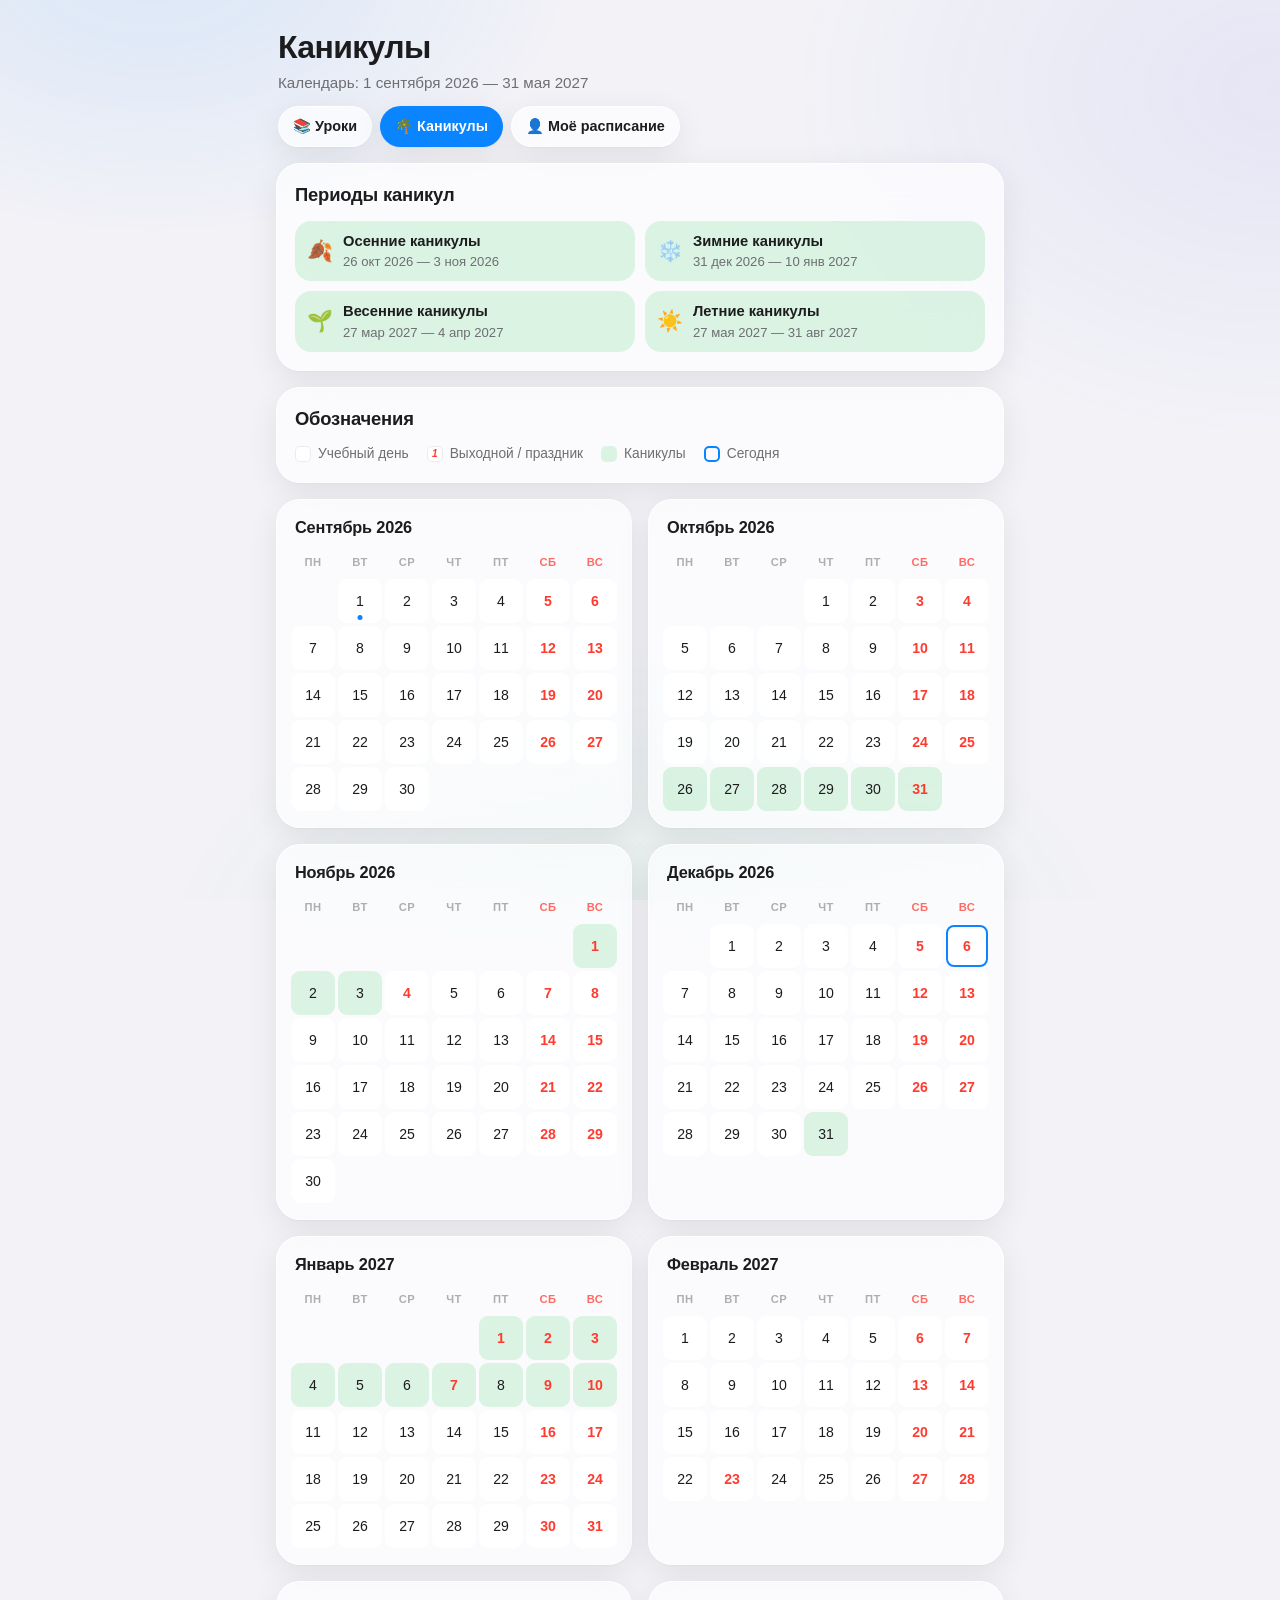
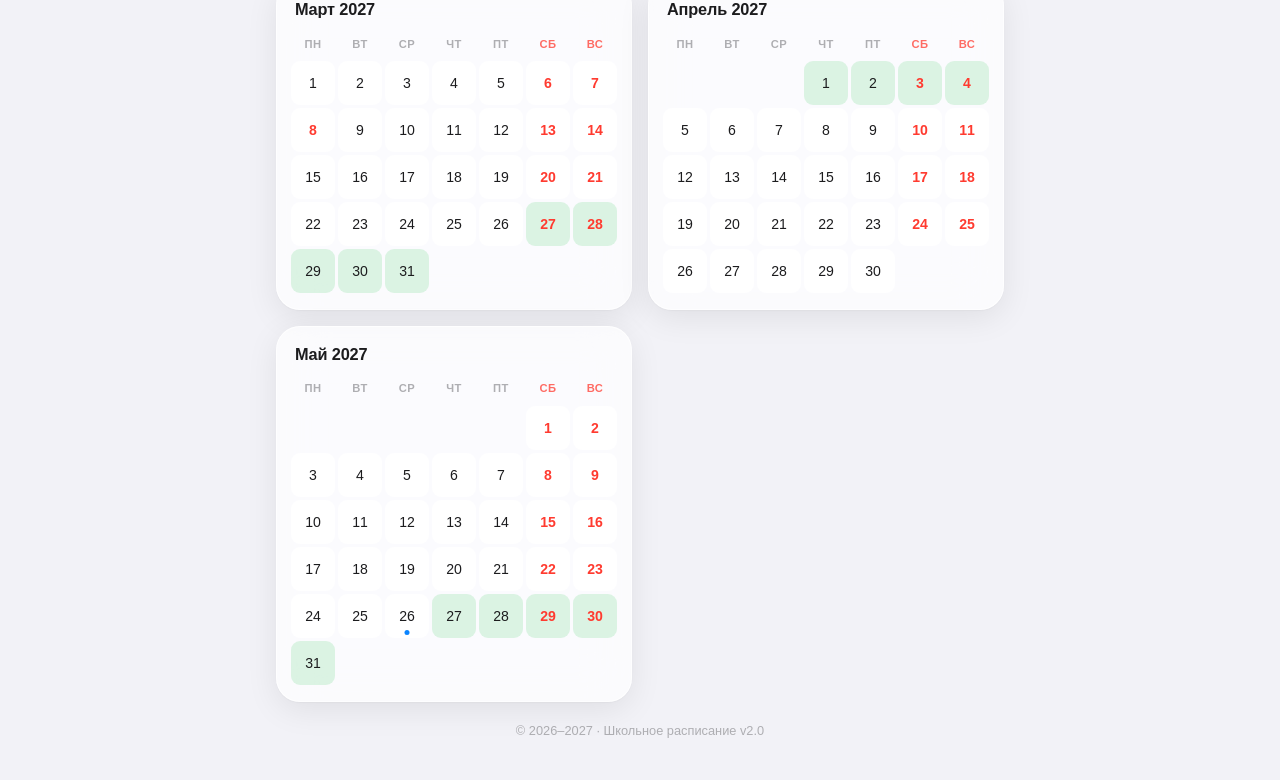
==== holidays.html @ 216bfa1f "feat: initial commit Домашка без слёз" ====
<!DOCTYPE html>
<html lang="ru">
<head>
    <meta charset="utf-8">
    <title>🌴 Каникулы · учебный год 2026/2027</title>
    <meta name="viewport" content="width=device-width, initial-scale=1.0">
    <meta name="theme-color" content="#F2F2F7" media="(prefers-color-scheme: light)">
    <meta name="theme-color" content="#000000" media="(prefers-color-scheme: dark)">
    <link rel="stylesheet" href="css/style.css">
</head>
<body>
    <div class="page">
        <div class="topbar">
            <div class="title-block">
                <h1>Каникулы</h1>
                <p class="subtitle">Календарь: 1 сентября 2026 — 31 мая 2027</p>
            </div>
            <nav class="nav">
                <a href="index.html">📚 Уроки</a>
                <a href="holidays.html" class="current">🌴 Каникулы</a>
                <a href="student.html">👤 Моё расписание</a>
            </nav>
        </div>

        <div class="card">
            <h2>Периоды каникул</h2>
            <div class="vac-summary" id="vac-summary"></div>
        </div>

        <div class="card">
            <h2>Обозначения</h2>
            <div class="legend">
                <span><i class="li-school"></i> Учебный день</span>
                <span><i class="li-off"></i> Выходной / праздник</span>
                <span><i class="li-vac"></i> Каникулы</span>
                <span><i class="li-today"></i> Сегодня</span>
            </div>
        </div>

        <div class="months-grid" id="months"></div>

        <footer>© 2026–2027 · Школьное расписание v2.0</footer>
    </div>

    <script src="js/data.js"></script>
    <script src="js/calendar.js"></script>
</body>
</html>
---- css/style.css ----
/* ============================================================
   Школьное расписание · v2.0
   Дизайн-система в стиле iOS 26 (Liquid Glass)
   ============================================================ */

:root {
  --bg: #F2F2F7;
  --bg-grad-a: rgba(10, 132, 255, 0.10);
  --bg-grad-b: rgba(94, 92, 230, 0.08);
  --bg-grad-c: rgba(52, 199, 89, 0.07);

  --glass: rgba(255, 255, 255, 0.68);
  --glass-strong: rgba(255, 255, 255, 0.85);
  --glass-border: rgba(255, 255, 255, 0.75);
  --shadow: 0 8px 32px rgba(0, 0, 0, 0.08), 0 1px 2px rgba(0, 0, 0, 0.04);

  --text: #1C1C1E;
  --text-2: #6E6E73;
  --text-3: #AEAEB2;
  --separator: rgba(60, 60, 67, 0.10);

  --accent: #0A84FF;
  --accent-soft: rgba(10, 132, 255, 0.12);
  --red: #FF3B30;
  --red-soft: rgba(255, 59, 48, 0.10);
  --green: #34C759;
  --green-soft: rgba(52, 199, 89, 0.16);
  --orange: #FF9500;
  --orange-soft: rgba(255, 149, 0, 0.12);
  --purple: #AF52DE;
  --purple-soft: rgba(175, 82, 222, 0.12);

  --seg-bg: rgba(120, 120, 128, 0.14);
  --seg-thumb: #FFFFFF;

  --radius-l: 24px;
  --radius-m: 16px;
  --radius-s: 10px;
}

@media (prefers-color-scheme: dark) {
  :root {
    --bg: #000000;
    --bg-grad-a: rgba(10, 132, 255, 0.14);
    --bg-grad-b: rgba(94, 92, 230, 0.12);
    --bg-grad-c: rgba(48, 209, 88, 0.08);

    --glass: rgba(28, 28, 30, 0.66);
    --glass-strong: rgba(44, 44, 46, 0.85);
    --glass-border: rgba(255, 255, 255, 0.10);
    --shadow: 0 8px 32px rgba(0, 0, 0, 0.45);

    --text: #F2F2F7;
    --text-2: #98989F;
    --text-3: #636366;
    --separator: rgba(84, 84, 88, 0.48);

    --accent-soft: rgba(10, 132, 255, 0.22);
    --red: #FF453A;
    --red-soft: rgba(255, 69, 58, 0.18);
    --green: #30D158;
    --green-soft: rgba(48, 209, 88, 0.20);
    --orange-soft: rgba(255, 159, 10, 0.18);
    --purple-soft: rgba(191, 90, 242, 0.20);

    --seg-bg: rgba(118, 118, 128, 0.24);
    --seg-thumb: #636366;
  }
}

* { box-sizing: border-box; }

html { -webkit-text-size-adjust: 100%; }

body {
  margin: 0;
  font-family: -apple-system, BlinkMacSystemFont, "SF Pro Text", "SF Pro Display",
               Inter, "Segoe UI", Roboto, "Helvetica Neue", Arial, sans-serif;
  background: var(--bg);
  color: var(--text);
  line-height: 1.45;
  min-height: 100vh;
  -webkit-font-smoothing: antialiased;
}

/* Мягкий цветовой фон под «стеклом» */
body::before {
  content: "";
  position: fixed;
  inset: 0;
  z-index: -1;
  background:
    radial-gradient(600px 400px at 12% -5%, var(--bg-grad-a), transparent 70%),
    radial-gradient(700px 500px at 100% 10%, var(--bg-grad-b), transparent 70%),
    radial-gradient(700px 500px at 50% 110%, var(--bg-grad-c), transparent 70%);
}

.page {
  max-width: 760px;
  margin: 0 auto;
  padding: 16px 16px 40px;
}

/* ---------- Шапка ---------- */

.topbar {
  display: flex;
  align-items: center;
  justify-content: space-between;
  gap: 12px;
  flex-wrap: wrap;
  padding: 8px 2px 16px;
}

.title-block h1 {
  margin: 0;
  font-size: 2rem;
  font-weight: 800;
  letter-spacing: -0.02em;
}

.title-block .subtitle {
  margin: 2px 0 0;
  color: var(--text-2);
  font-size: 0.95rem;
  font-weight: 500;
}

.nav {
  display: flex;
  gap: 8px;
  flex-wrap: wrap;
}

.nav a {
  display: inline-flex;
  align-items: center;
  gap: 6px;
  padding: 9px 14px;
  border-radius: 999px;
  background: var(--glass);
  border: 1px solid var(--glass-border);
  backdrop-filter: blur(20px) saturate(1.6);
  -webkit-backdrop-filter: blur(20px) saturate(1.6);
  box-shadow: var(--shadow);
  color: var(--text);
  text-decoration: none;
  font-size: 0.9rem;
  font-weight: 600;
  transition: transform 0.15s ease, box-shadow 0.15s ease;
}

.nav a:hover { transform: translateY(-1px); }
.nav a:active { transform: scale(0.97); }
.nav a.current { background: var(--accent); border-color: transparent; color: #fff; }

/* ---------- Стеклянные карточки ---------- */

.card {
  background: var(--glass);
  border: 1px solid var(--glass-border);
  border-radius: var(--radius-l);
  backdrop-filter: blur(24px) saturate(1.6);
  -webkit-backdrop-filter: blur(24px) saturate(1.6);
  box-shadow: var(--shadow);
  padding: 18px;
  margin-bottom: 16px;
}

.card h2 {
  margin: 0 0 12px;
  font-size: 1.15rem;
  font-weight: 700;
  letter-spacing: -0.01em;
}

.card .hint {
  color: var(--text-2);
  font-size: 0.85rem;
  margin: 8px 0 0;
}

/* ---------- Сегмент-контрол ---------- */

.segmented {
  display: flex;
  background: var(--seg-bg);
  border-radius: 12px;
  padding: 3px;
  gap: 2px;
}

.segmented button {
  flex: 1;
  appearance: none;
  border: none;
  background: transparent;
  color: var(--text);
  font: inherit;
  font-size: 0.92rem;
  font-weight: 600;
  padding: 8px 10px;
  border-radius: 9px;
  cursor: pointer;
  white-space: nowrap;
  transition: background 0.2s ease, box-shadow 0.2s ease, color 0.2s ease;
}

.segmented button.active {
  background: var(--seg-thumb);
  box-shadow: 0 2px 8px rgba(0, 0, 0, 0.12);
}

.segmented button.off-day { color: var(--red); }

.segmented.large button { padding: 10px 12px; font-size: 1rem; }

/* ---------- Список уроков ---------- */

.lesson-list { list-style: none; margin: 0; padding: 0; }

.lesson-list li {
  display: flex;
  align-items: center;
  gap: 12px;
  padding: 11px 6px;
  border-bottom: 1px solid var(--separator);
}

.lesson-list li:last-child { border-bottom: none; }

.lesson-num {
  flex: 0 0 30px;
  height: 30px;
  border-radius: 9px;
  background: var(--accent-soft);
  color: var(--accent);
  font-weight: 700;
  font-size: 0.9rem;
  display: flex;
  align-items: center;
  justify-content: center;
}

.lesson-time {
  flex: 0 0 96px;
  color: var(--text-2);
  font-size: 0.86rem;
  font-variant-numeric: tabular-nums;
  font-weight: 500;
}

.lesson-title {
  flex: 1;
  font-weight: 600;
  font-size: 0.98rem;
  display: flex;
  align-items: center;
  gap: 8px;
  min-width: 0;
}

.lesson-title .place {
  display: block;
  font-weight: 500;
  font-size: 0.8rem;
  color: var(--text-2);
}

/* Значок типа занятия (персональные страницы) */
.act-badge {
  flex: 0 0 30px;
  height: 30px;
  border-radius: 9px;
  display: flex;
  align-items: center;
  justify-content: center;
  font-size: 0.95rem;
}
.act-badge.sport { background: var(--green-soft); }
.act-badge.lesson { background: var(--accent-soft); }
.act-badge.club { background: var(--purple-soft); }
.act-badge.other { background: var(--orange-soft); }

.empty-note {
  color: var(--text-2);
  font-size: 0.92rem;
  text-align: center;
  padding: 18px 8px;
}

/* ---------- Секции внутри дня (персональная страница) ---------- */

.day-section-title {
  display: flex;
  align-items: center;
  gap: 8px;
  margin: 16px 0 4px;
  font-size: 0.8rem;
  font-weight: 700;
  letter-spacing: 0.06em;
  text-transform: uppercase;
  color: var(--text-2);
}

.day-section-title:first-child { margin-top: 4px; }

/* ---------- Календарь каникул ---------- */

.legend {
  display: flex;
  flex-wrap: wrap;
  gap: 10px 18px;
  font-size: 0.86rem;
  color: var(--text-2);
}

.legend span { display: inline-flex; align-items: center; gap: 7px; font-weight: 500; }

.legend i {
  width: 16px;
  height: 16px;
  border-radius: 5px;
  display: inline-block;
  border: 1px solid var(--separator);
}
.legend i.li-school { background: var(--glass-strong); }
.legend i.li-off { background: var(--glass-strong); position: relative; }
.legend i.li-off::after {
  content: "1";
  position: absolute; inset: 0;
  display: flex; align-items: center; justify-content: center;
  color: var(--red); font-size: 10px; font-weight: 700;
}
.legend i.li-vac { background: var(--green-soft); border-color: transparent; }
.legend i.li-today { border: 2px solid var(--accent); background: transparent; }

.vac-summary { display: grid; grid-template-columns: 1fr 1fr; gap: 10px; }

.vac-item {
  display: flex;
  align-items: center;
  gap: 10px;
  width: 100%;
  padding: 10px 12px;
  border: 0;
  border-radius: var(--radius-m);
  background: var(--green-soft);
  color: var(--text);
  font: inherit;
  text-align: left;
  cursor: pointer;
  transition: transform 0.15s ease, box-shadow 0.15s ease;
}

.vac-item:hover { transform: translateY(-1px); box-shadow: 0 4px 12px rgba(52, 199, 89, 0.16); }
.vac-item:focus-visible { outline: 3px solid var(--accent); outline-offset: 2px; }
.vac-item .v-emoji { font-size: 1.3rem; }
.vac-item .v-name { font-weight: 650; font-size: 0.92rem; }
.vac-item .v-dates { color: var(--text-2); font-size: 0.82rem; font-weight: 500; }
.vac-item.optional { background: var(--orange-soft); }

.months-grid {
  display: grid;
  grid-template-columns: repeat(auto-fill, minmax(300px, 1fr));
  gap: 16px;
}

.cal-month {
  background: var(--glass);
  border: 1px solid var(--glass-border);
  border-radius: var(--radius-l);
  backdrop-filter: blur(24px) saturate(1.6);
  -webkit-backdrop-filter: blur(24px) saturate(1.6);
  box-shadow: var(--shadow);
  padding: 14px 14px 16px;
}

.cal-month h3 {
  margin: 2px 4px 10px;
  font-size: 1.02rem;
  font-weight: 700;
  letter-spacing: -0.01em;
}

.cal-grid {
  display: grid;
  grid-template-columns: repeat(7, 1fr);
  gap: 3px;
}

.cal-dow {
  text-align: center;
  font-size: 0.7rem;
  font-weight: 700;
  letter-spacing: 0.04em;
  color: var(--text-3);
  padding: 4px 0 6px;
  text-transform: uppercase;
}

.cal-dow.we { color: var(--red); opacity: 0.75; }

.cal-day {
  position: relative;
  aspect-ratio: 1 / 1;
  display: flex;
  align-items: center;
  justify-content: center;
  border-radius: 9px;
  font-size: 0.88rem;
  font-weight: 500;
  font-variant-numeric: tabular-nums;
  background: var(--glass-strong);          /* учебный день — белый фон */
  color: var(--text);                        /* учебный день — чёрный текст */
}

.cal-day.blank { background: transparent; }

.cal-day.off { color: var(--red); font-weight: 600; }   /* выходной / праздник */

.cal-day.vac { background: var(--green-soft); }          /* каникулы — зелёный фон */

.cal-day.today::after {
  content: "";
  position: absolute;
  inset: 1px;
  border: 2px solid var(--accent);
  border-radius: 8px;
}

.cal-day.special::before {
  content: "";
  position: absolute;
  bottom: 3px;
  left: 50%;
  transform: translateX(-50%);
  width: 5px;
  height: 5px;
  border-radius: 50%;
  background: var(--accent);
}

.cal-month.period-focus {
  box-shadow: 0 0 0 3px var(--green), var(--shadow);
}

.cal-day.period-focus {
  box-shadow: inset 0 0 0 2px var(--green);
  animation: periodPulse 1.6s ease-in-out 2;
}

@keyframes periodPulse {
  0%, 100% { filter: brightness(1); }
  50% { filter: brightness(1.08); }
}

/* ---------- Список учеников ---------- */

.student-list { list-style: none; margin: 0; padding: 0; }

.student-list a {
  display: flex;
  align-items: center;
  gap: 12px;
  padding: 12px 6px;
  border-bottom: 1px solid var(--separator);
  color: var(--text);
  text-decoration: none;
  font-weight: 600;
  transition: opacity 0.15s ease;
}

.student-list li:last-child a { border-bottom: none; }
.student-list a:active { opacity: 0.6; }

.student-avatar {
  width: 38px;
  height: 38px;
  border-radius: 50%;
  background: var(--accent-soft);
  display: flex;
  align-items: center;
  justify-content: center;
  font-size: 1.15rem;
}

.student-class {
  margin-left: auto;
  color: var(--text-2);
  font-size: 0.85rem;
  font-weight: 600;
  background: var(--seg-bg);
  border-radius: 999px;
  padding: 4px 10px;
}

.chevron { color: var(--text-3); font-size: 1.1rem; margin-left: 4px; }

/* ---------- Таблица оценок ---------- */

.rating-grid { display: grid; grid-template-columns: auto 1fr; gap: 8px 14px; align-items: center; }

.rating-pill {
  padding: 6px 12px;
  border-radius: 999px;
  font-weight: 700;
  font-size: 0.88rem;
  text-align: center;
  font-variant-numeric: tabular-nums;
}
.rating-pill.r { background: var(--red-soft); color: var(--red); }
.rating-pill.y { background: var(--orange-soft); color: var(--orange); }
.rating-pill.g { background: var(--green-soft); color: var(--green); }
.rating-desc { font-size: 0.92rem; font-weight: 500; }

/* ---------- Служебное ---------- */

.error-card {
  border-radius: var(--radius-l);
  background: var(--red-soft);
  color: var(--red);
  padding: 16px 18px;
  font-weight: 600;
  margin-bottom: 16px;
}

.loading { color: var(--text-2); text-align: center; padding: 30px 0; }

footer {
  text-align: center;
  color: var(--text-3);
  font-size: 0.8rem;
  padding-top: 20px;
}

footer a { color: var(--text-2); }

/* ---------- Мобильная адаптация ---------- */

@media (max-width: 600px) {
  .page { padding: 12px 10px 32px; }
  .title-block h1 { font-size: 1.55rem; }
  .card { padding: 14px; border-radius: 20px; }
  .segmented button { padding: 8px 4px; font-size: 0.85rem; }
  .lesson-time { flex-basis: 84px; font-size: 0.8rem; }
  .lesson-title { font-size: 0.92rem; }
  .vac-summary { grid-template-columns: 1fr; }
  .months-grid { grid-template-columns: 1fr; }
  .nav a { padding: 8px 12px; font-size: 0.84rem; }
}
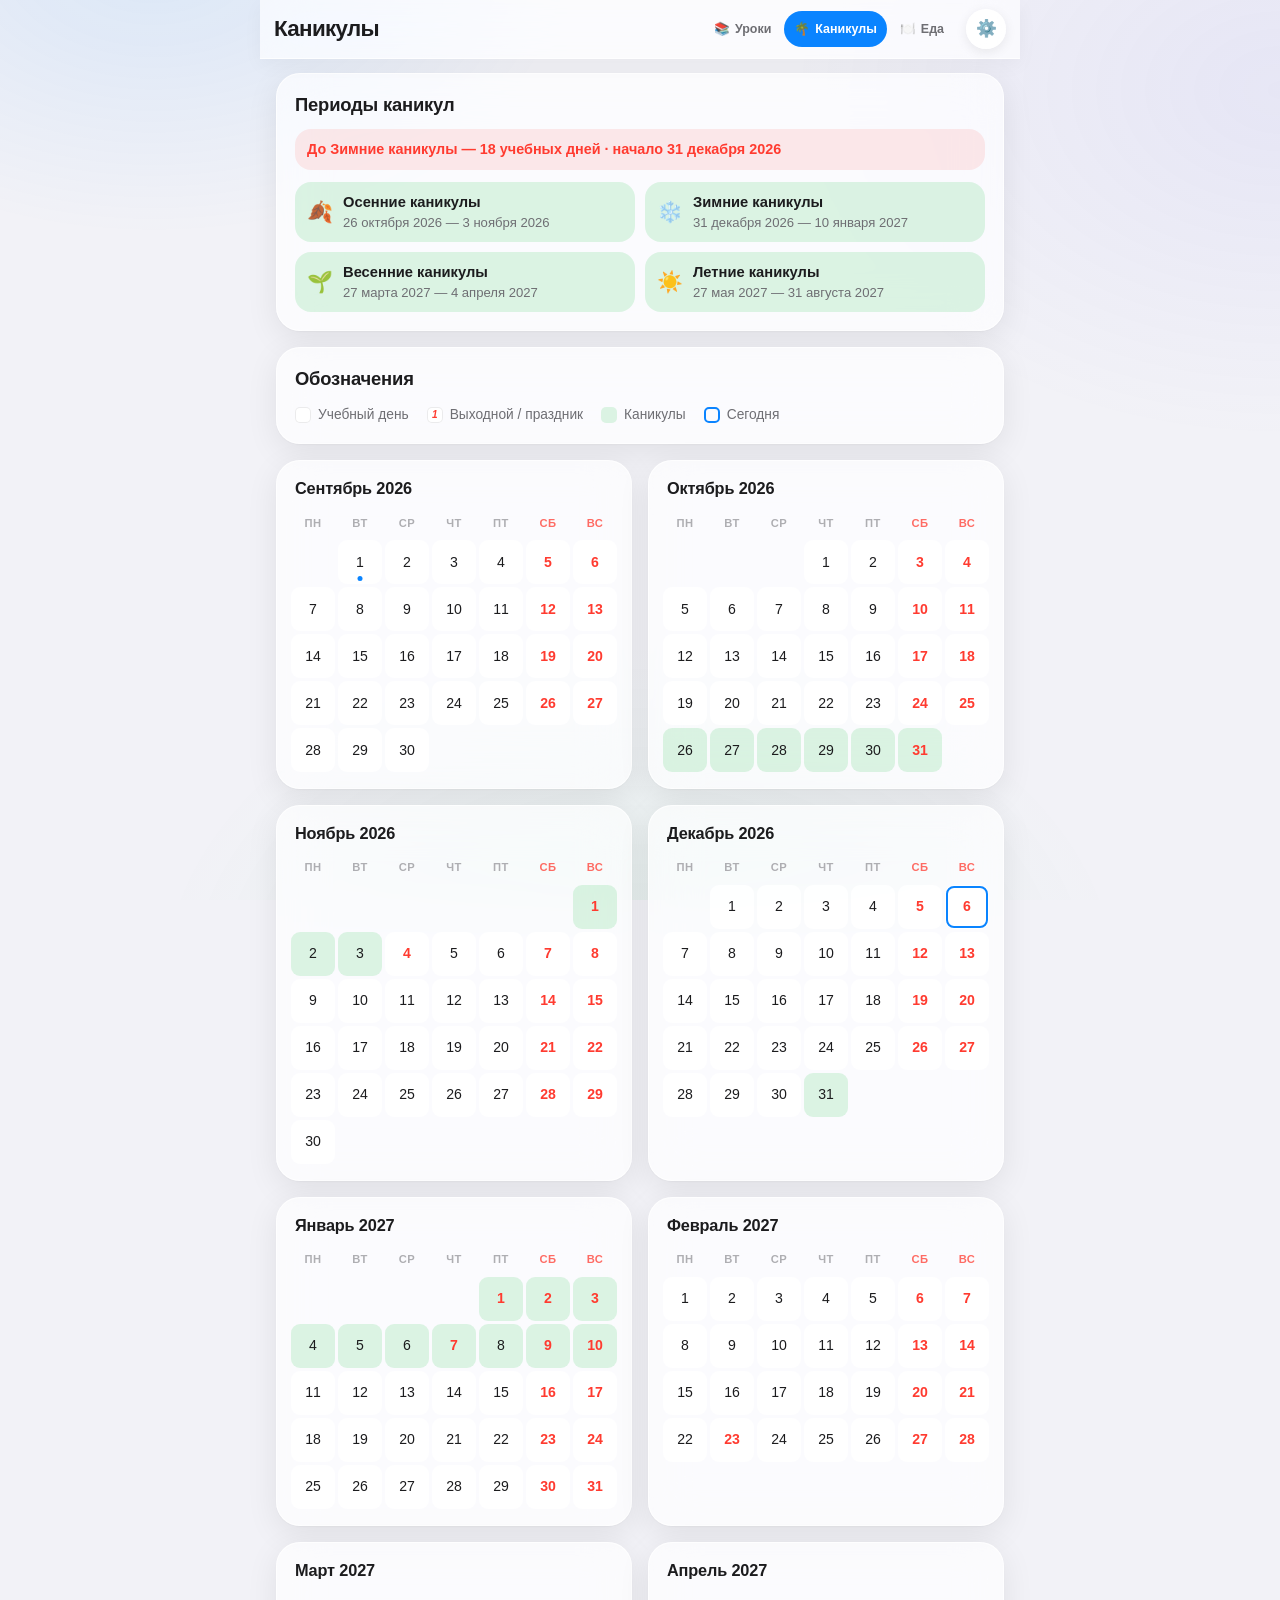
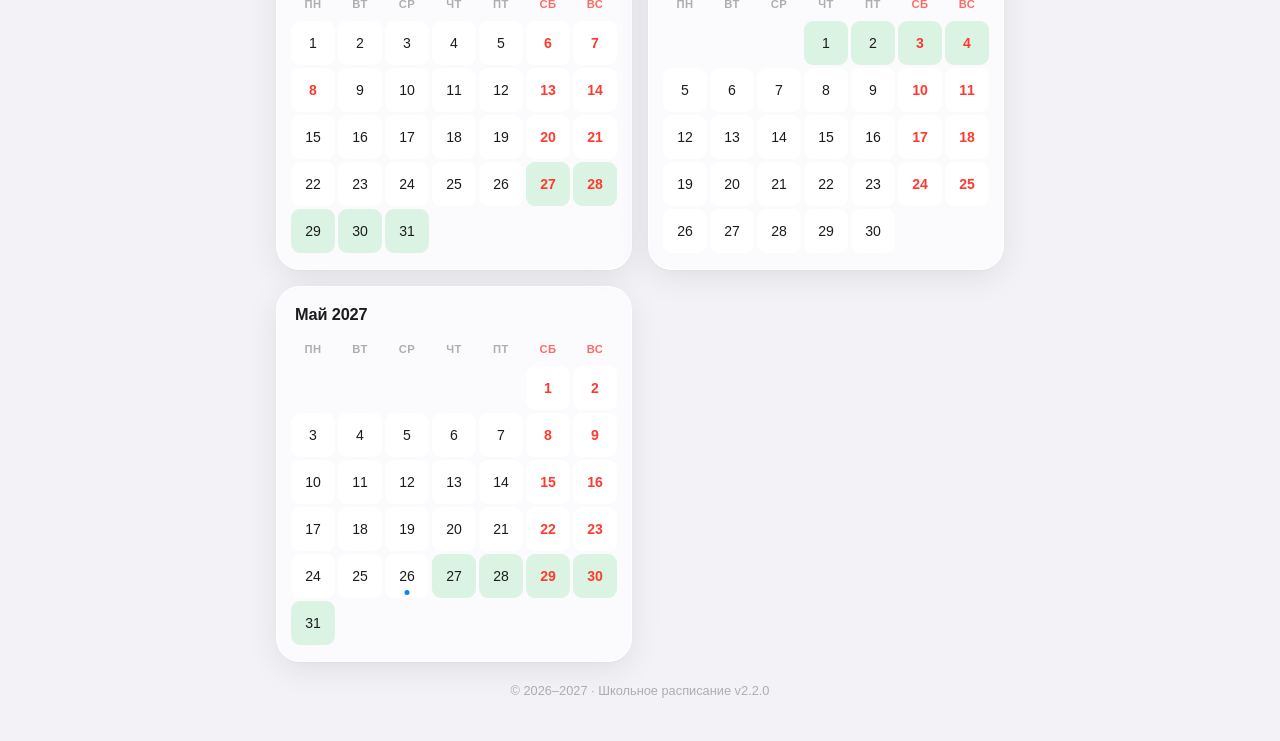
==== commit 315568e5: "feat: update schedule app" ====
--- a/holidays.html
+++ b/holidays.html
@@ -6,43 +6,51 @@
     <meta name="viewport" content="width=device-width, initial-scale=1.0">
     <meta name="theme-color" content="#F2F2F7" media="(prefers-color-scheme: light)">
     <meta name="theme-color" content="#000000" media="(prefers-color-scheme: dark)">
-    <link rel="stylesheet" href="css/style.css">
+    <link rel="stylesheet" href="css/style.css?v=220">
 </head>
 <body>
     <div class="page">
-        <div class="topbar">
-            <div class="title-block">
-                <h1>Каникулы</h1>
-                <p class="subtitle">Календарь: 1 сентября 2026 — 31 мая 2027</p>
+        <header class="topbar">
+            <div class="topbar-main">
+                <div class="title-block">
+                    <h1>Каникулы</h1>
+                    <p class="subtitle" id="calendar-subtitle">2026/27</p>
+                </div>
+                <nav class="nav" aria-label="Основная навигация">
+                    <a href="index.html"><span aria-hidden="true">📚</span><span>Уроки</span></a>
+                    <a href="holidays.html" class="current" aria-current="page"><span aria-hidden="true">🌴</span><span>Каникулы</span></a>
+                    <a href="meal.html"><span aria-hidden="true">🍽️</span><span>Еда</span></a>
+                </nav>
+                <a class="settings-button" href="settings.html" aria-label="Открыть настройки" title="Настройки">
+                    <span aria-hidden="true">⚙️</span>
+                </a>
             </div>
-            <nav class="nav">
-                <a href="index.html">📚 Уроки</a>
-                <a href="holidays.html" class="current">🌴 Каникулы</a>
-                <a href="student.html">👤 Моё расписание</a>
-            </nav>
-        </div>
+        </header>
 
-        <div class="card">
-            <h2>Периоды каникул</h2>
-            <div class="vac-summary" id="vac-summary"></div>
-        </div>
+        <main>
+            <div class="card">
+                <h2>Периоды каникул</h2>
+                <div class="countdown" id="vacation-countdown" aria-live="polite"></div>
+                <div class="vac-summary" id="vac-summary"></div>
+            </div>
 
-        <div class="card">
-            <h2>Обозначения</h2>
-            <div class="legend">
-                <span><i class="li-school"></i> Учебный день</span>
-                <span><i class="li-off"></i> Выходной / праздник</span>
-                <span><i class="li-vac"></i> Каникулы</span>
-                <span><i class="li-today"></i> Сегодня</span>
+            <div class="card">
+                <h2>Обозначения</h2>
+                <div class="legend">
+                    <span><i class="li-school"></i> Учебный день</span>
+                    <span><i class="li-off"></i> Выходной / праздник</span>
+                    <span><i class="li-vac"></i> Каникулы</span>
+                    <span><i class="li-today"></i> Сегодня</span>
+                </div>
             </div>
-        </div>
 
-        <div class="months-grid" id="months"></div>
+            <div class="months-grid" id="months"></div>
+        </main>
 
-        <footer>© 2026–2027 · Школьное расписание v2.0</footer>
+        <footer>© 2026–2027 · Школьное расписание v2.2.0</footer>
     </div>
 
-    <script src="js/data.js"></script>
-    <script src="js/calendar.js"></script>
+    <script src="js/data.js?v=220"></script>
+    <script src="js/calendar.js?v=220"></script>
 </body>
 </html>
--- a/css/style.css
+++ b/css/style.css
@@ -1,5 +1,5 @@
 /* ============================================================
-   Школьное расписание · v2.0
+   Школьное расписание · v2.2.0
    Дизайн-система в стиле iOS 26 (Liquid Glass)
    ============================================================ */
 
@@ -104,55 +104,108 @@
 /* ---------- Шапка ---------- */
 
 .topbar {
-  display: flex;
-  align-items: center;
-  justify-content: space-between;
+  position: sticky;
+  top: 0;
+  z-index: 20;
+  margin: -16px -16px 14px;
+  padding: 9px 14px;
+  background: var(--glass);
+  border-bottom: 1px solid var(--glass-border);
+  backdrop-filter: blur(24px) saturate(1.7);
+  -webkit-backdrop-filter: blur(24px) saturate(1.7);
+  box-shadow: 0 6px 20px rgba(0, 0, 0, 0.04);
+}
+
+.topbar-main {
+  display: flex;
+  align-items: center;
   gap: 12px;
-  flex-wrap: wrap;
-  padding: 8px 2px 16px;
+  min-width: 0;
+}
+
+.title-block {
+  flex: 0 0 auto;
+  min-width: 0;
 }
 
 .title-block h1 {
   margin: 0;
-  font-size: 2rem;
+  font-size: 1.4rem;
   font-weight: 800;
-  letter-spacing: -0.02em;
-}
-
-.title-block .subtitle {
-  margin: 2px 0 0;
-  color: var(--text-2);
-  font-size: 0.95rem;
-  font-weight: 500;
-}
+  letter-spacing: -0.03em;
+  line-height: 1.1;
+  white-space: nowrap;
+}
+
+/* Контекстный пояснитель убран из визуальной шапки на всех страницах. */
+.title-block .subtitle { display: none; }
+
+.section-kicker {
+  color: var(--text-3);
+  font-size: 0.68rem;
+  font-weight: 800;
+  letter-spacing: 0.11em;
+  line-height: 1.2;
+  text-transform: uppercase;
+}
+
+.settings-button {
+  display: inline-flex;
+  flex: 0 0 40px;
+  align-items: center;
+  justify-content: center;
+  width: 40px;
+  height: 40px;
+  border: 1px solid var(--glass-border);
+  border-radius: 50%;
+  background: var(--glass-strong);
+  box-shadow: 0 3px 12px rgba(0, 0, 0, 0.08);
+  color: var(--text);
+  font-size: 1.05rem;
+  text-decoration: none;
+  transition: transform 0.15s ease, background 0.15s ease;
+}
+
+.settings-button:hover { transform: scale(1.04); }
+.settings-button:active { transform: scale(0.95); }
+.settings-button.current { background: var(--accent); border-color: transparent; }
 
 .nav {
   display: flex;
-  gap: 8px;
-  flex-wrap: wrap;
-}
+  flex: 1 1 auto;
+  justify-content: flex-end;
+  gap: 3px;
+  min-width: 0;
+  overflow-x: auto;
+  padding: 2px 0;
+  scrollbar-width: none;
+  white-space: nowrap;
+  -webkit-overflow-scrolling: touch;
+}
+
+.nav::-webkit-scrollbar { display: none; }
 
 .nav a {
   display: inline-flex;
-  align-items: center;
-  gap: 6px;
-  padding: 9px 14px;
+  flex: 0 0 auto;
+  align-items: center;
+  justify-content: center;
+  gap: 5px;
+  min-height: 36px;
+  padding: 7px 9px;
+  border: 1px solid transparent;
   border-radius: 999px;
-  background: var(--glass);
-  border: 1px solid var(--glass-border);
-  backdrop-filter: blur(20px) saturate(1.6);
-  -webkit-backdrop-filter: blur(20px) saturate(1.6);
-  box-shadow: var(--shadow);
-  color: var(--text);
+  background: transparent;
+  color: var(--text-2);
   text-decoration: none;
-  font-size: 0.9rem;
-  font-weight: 600;
-  transition: transform 0.15s ease, box-shadow 0.15s ease;
-}
-
-.nav a:hover { transform: translateY(-1px); }
+  font-size: 0.78rem;
+  font-weight: 650;
+  transition: transform 0.15s ease, background 0.15s ease, color 0.15s ease;
+}
+
+.nav a:hover { background: var(--seg-bg); color: var(--text); }
 .nav a:active { transform: scale(0.97); }
-.nav a.current { background: var(--accent); border-color: transparent; color: #fff; }
+.nav a.current { background: var(--accent); color: #fff; }
 
 /* ---------- Стеклянные карточки ---------- */
 
@@ -215,6 +268,24 @@
 
 .segmented.large button { padding: 10px 12px; font-size: 1rem; }
 
+/* ---------- Статус текущего дня ---------- */
+
+.today-status {
+  margin-bottom: 12px;
+  padding: 10px 12px;
+  border-radius: var(--radius-m);
+  background: var(--accent-soft);
+  color: var(--text);
+  font-size: 0.9rem;
+  font-weight: 650;
+}
+
+.today-status.vacation { background: var(--green-soft); }
+.today-status.holiday,
+.today-status.weekend { background: var(--red-soft); color: var(--red); }
+.today-status.before-year,
+.today-status.after-year { background: var(--orange-soft); }
+
 /* ---------- Список уроков ---------- */
 
 .lesson-list { list-style: none; margin: 0; padding: 0; }
@@ -266,6 +337,30 @@
   font-size: 0.8rem;
   color: var(--text-2);
 }
+
+.lesson-list li.lesson-current,
+.lesson-list li.lesson-next {
+  margin: 4px 0;
+  padding-top: 10px;
+  padding-bottom: 10px;
+  border-radius: var(--radius-s);
+  border-bottom-color: transparent;
+}
+
+.lesson-list li.lesson-current { background: var(--green-soft); }
+.lesson-list li.lesson-next { background: var(--accent-soft); }
+
+.lesson-state {
+  flex: 0 0 auto;
+  padding: 4px 8px;
+  border-radius: 999px;
+  font-size: 0.74rem;
+  font-weight: 750;
+  white-space: nowrap;
+}
+
+.lesson-state.current { color: var(--green); background: var(--glass-strong); }
+.lesson-state.next { color: var(--accent); background: var(--glass-strong); }
 
 /* Значок типа занятия (персональные страницы) */
 .act-badge {
@@ -401,6 +496,49 @@
 
 .cal-dow.we { color: var(--red); opacity: 0.75; }
 
+.system-meta,
+.setting-note {
+  margin: 8px 2px 0;
+  color: var(--text-2);
+  font-size: 0.84rem;
+  font-weight: 500;
+}
+
+.settings-card .section-kicker { margin-bottom: 7px; }
+
+.action-button {
+  display: flex;
+  align-items: center;
+  justify-content: space-between;
+  gap: 10px;
+  margin-top: 16px;
+  padding: 12px 14px;
+  border-radius: var(--radius-m);
+  background: var(--accent);
+  color: #fff;
+  font-size: 0.94rem;
+  font-weight: 700;
+  text-decoration: none;
+  transition: transform 0.15s ease, filter 0.15s ease;
+}
+
+.action-button:hover { filter: brightness(1.04); transform: translateY(-1px); }
+.action-button:active { transform: scale(0.98); }
+
+.countdown {
+  margin: -2px 0 12px;
+  padding: 10px 12px;
+  border-radius: var(--radius-m);
+  background: var(--accent-soft);
+  color: var(--accent);
+  font-size: 0.9rem;
+  font-weight: 700;
+}
+
+.countdown.vacation { background: var(--green-soft); color: var(--green); }
+.countdown.holiday,
+.countdown.weekend { background: var(--red-soft); color: var(--red); }
+
 .cal-day {
   position: relative;
   aspect-ratio: 1 / 1;
@@ -455,6 +593,141 @@
   50% { filter: brightness(1.08); }
 }
 
+/* ---------- Питание ---------- */
+
+.meal-board {
+  padding: 0;
+  overflow: hidden;
+}
+
+.meal-body { padding: 16px 18px 12px; }
+
+/* Компактная таблица «приём пищи — время» */
+.meal-table {
+  width: 100%;
+  border-collapse: collapse;
+  font-size: 0.95rem;
+}
+
+.meal-table th {
+  text-align: left;
+  color: var(--text-3);
+  font-size: 0.7rem;
+  font-weight: 700;
+  letter-spacing: 0.06em;
+  text-transform: uppercase;
+  padding: 2px 6px 8px;
+}
+
+.meal-table th:last-child,
+.meal-table td:last-child { text-align: right; }
+
+.meal-table td {
+  padding: 10px 6px;
+  border-top: 1px solid var(--separator);
+  vertical-align: middle;
+}
+
+.meal-table tbody tr:first-child td { border-top: none; }
+
+.meal-name {
+  display: flex;
+  align-items: center;
+  gap: 10px;
+  font-weight: 600;
+}
+
+.meal-emoji { font-size: 1.15rem; line-height: 1; }
+
+.meal-time-cell {
+  color: var(--text);
+  font-weight: 750;
+  font-variant-numeric: tabular-nums;
+  white-space: nowrap;
+}
+
+.meal-info-block {
+  padding: 12px 18px 14px;
+  border-top: 1px solid var(--separator);
+}
+
+.meal-info-grid {
+  display: grid;
+  grid-template-columns: 1fr 1fr;
+  gap: 4px 18px;
+  margin-top: 7px;
+}
+
+.meal-info-item {
+  display: flex;
+  align-items: center;
+  gap: 8px;
+  min-width: 0;
+  padding: 4px 0;
+}
+
+.meal-info-icon { flex: 0 0 auto; font-size: 1.05rem; }
+.meal-info-label { color: var(--text-2); font-size: 0.73rem; font-weight: 600; }
+.meal-info-value { margin-top: 1px; font-size: 0.82rem; font-weight: 650; line-height: 1.22; }
+
+/* ---------- Выбор ученика (настройки) ---------- */
+
+.student-picker { display: flex; flex-direction: column; gap: 8px; }
+
+.student-option {
+  display: flex;
+  align-items: center;
+  gap: 12px;
+  width: 100%;
+  padding: 11px 12px;
+  border: 1px solid var(--separator);
+  border-radius: var(--radius-m);
+  background: var(--glass-strong);
+  color: var(--text);
+  font: inherit;
+  font-weight: 600;
+  text-align: left;
+  cursor: pointer;
+  transition: transform 0.15s ease, background 0.15s ease, border-color 0.15s ease;
+}
+
+.student-option:hover { background: var(--seg-bg); }
+.student-option:active { transform: scale(0.99); }
+.student-option:focus-visible { outline: 3px solid var(--accent); outline-offset: 2px; }
+
+.student-option.active {
+  background: var(--accent-soft);
+  border-color: var(--accent);
+}
+
+.student-option.none { color: var(--text-2); font-weight: 550; }
+
+.student-name { flex: 1; min-width: 0; }
+
+.student-check {
+  flex: 0 0 auto;
+  width: 20px;
+  color: var(--accent);
+  font-weight: 800;
+  text-align: center;
+}
+
+.link-button {
+  appearance: none;
+  border: none;
+  background: none;
+  padding: 0;
+  margin-top: 10px;
+  color: var(--red);
+  font: inherit;
+  font-size: 0.85rem;
+  font-weight: 600;
+  cursor: pointer;
+  text-decoration: underline;
+}
+
+.link-button:hover { opacity: 0.75; }
+
 /* ---------- Список учеников ---------- */
 
 .student-list { list-style: none; margin: 0; padding: 0; }
@@ -516,6 +789,18 @@
 
 /* ---------- Служебное ---------- */
 
+.sr-only {
+  position: absolute;
+  width: 1px;
+  height: 1px;
+  padding: 0;
+  margin: -1px;
+  overflow: hidden;
+  clip: rect(0, 0, 0, 0);
+  white-space: nowrap;
+  border: 0;
+}
+
 .error-card {
   border-radius: var(--radius-l);
   background: var(--red-soft);
@@ -539,13 +824,79 @@
 /* ---------- Мобильная адаптация ---------- */
 
 @media (max-width: 600px) {
-  .page { padding: 12px 10px 32px; }
-  .title-block h1 { font-size: 1.55rem; }
+  .page { padding: 12px 10px 96px; }
+  .topbar { margin: -12px -10px 14px; padding: 9px 10px; }
+  .topbar-main { gap: 9px; }
+  .title-block { flex: 0 1 auto; }
+  .title-block h1 { font-size: 1.3rem; }
+  .settings-button { flex-basis: 38px; width: 38px; height: 38px; }
   .card { padding: 14px; border-radius: 20px; }
   .segmented button { padding: 8px 4px; font-size: 0.85rem; }
   .lesson-time { flex-basis: 84px; font-size: 0.8rem; }
   .lesson-title { font-size: 0.92rem; }
+  .lesson-state { padding: 3px 6px; font-size: 0.68rem; }
   .vac-summary { grid-template-columns: 1fr; }
   .months-grid { grid-template-columns: 1fr; }
-  .nav a { padding: 8px 12px; font-size: 0.84rem; }
-}
+  .meal-body { padding: 12px 14px 10px; }
+  .meal-info-block { padding: 11px 14px 13px; }
+  .meal-info-grid { grid-template-columns: 1fr; }
+
+  /* Нижняя вкладка — привычна для телефона и освобождает шапку. */
+  .nav {
+    position: fixed;
+    left: 10px;
+    right: 10px;
+    bottom: max(10px, env(safe-area-inset-bottom));
+    z-index: 50;
+    display: flex;
+    flex: none;
+    justify-content: space-around;
+    gap: 2px;
+    padding: 5px;
+    border: 1px solid var(--glass-border);
+    border-radius: 20px;
+    /* Оставляем поверхность достаточно плотной: заголовки под tab bar
+       не должны просвечивать через фон. */
+    background: var(--glass-strong);
+    box-shadow: 0 8px 28px rgba(0, 0, 0, 0.16);
+    backdrop-filter: blur(24px) saturate(1.7);
+    -webkit-backdrop-filter: blur(24px) saturate(1.7);
+  }
+
+  .nav a {
+    flex: 1 1 0;
+    flex-direction: column;
+    gap: 2px;
+    min-height: 48px;
+    padding: 5px 3px;
+    border: 0;
+    border-radius: 15px;
+    font-size: 0.64rem;
+    line-height: 1;
+  }
+
+  .nav a > span:first-child { font-size: 1.05rem; line-height: 1; }
+
+  /* На телефоне в tab bar остаются только иконки.
+     Текст сохраняется для VoiceOver и других скринридеров. */
+  .nav a > span:last-child {
+    position: absolute;
+    width: 1px;
+    height: 1px;
+    padding: 0;
+    margin: -1px;
+    overflow: hidden;
+    clip: rect(0, 0, 0, 0);
+    white-space: nowrap;
+    border: 0;
+  }
+}
+
+@media (prefers-reduced-motion: reduce) {
+  *, *::before, *::after {
+    scroll-behavior: auto !important;
+    animation-duration: 0.001ms !important;
+    animation-iteration-count: 1 !important;
+    transition-duration: 0.001ms !important;
+  }
+}
